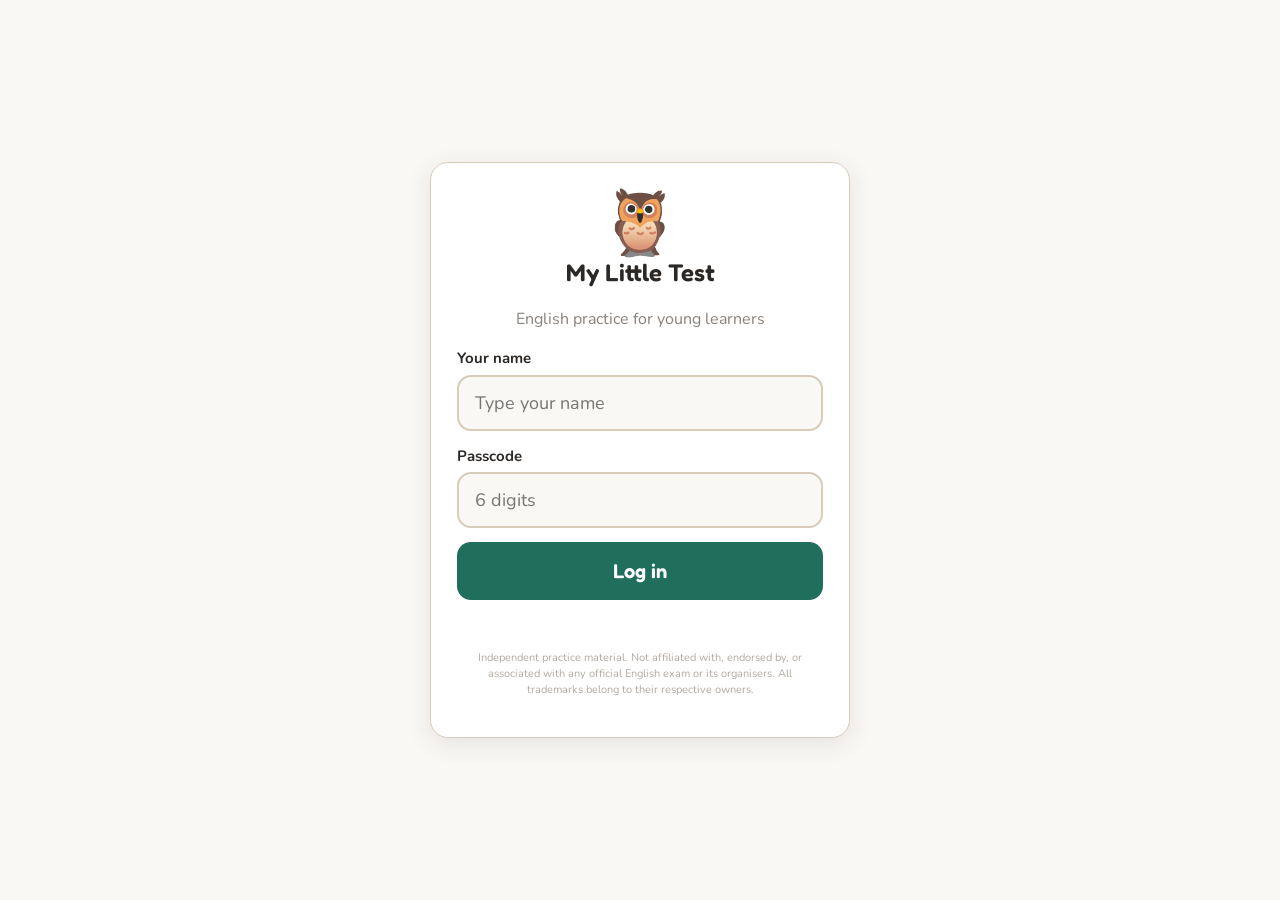
==== hippo.html @ fb6ff891 "Restructure the site as a growing library of subjects The root is now a library hub rather than the " ====
<!doctype html>
<html lang="en">
<head>
  <meta charset="utf-8" />
  <meta name="viewport" content="width=device-width, initial-scale=1, maximum-scale=1, user-scalable=no, viewport-fit=cover" />
  <meta name="apple-mobile-web-app-capable" content="yes" />
  <meta name="theme-color" content="#1f6f5c" />
  <title>My Little Test</title>
  <link rel="preconnect" href="https://fonts.googleapis.com" />
  <link rel="stylesheet" href="https://fonts.googleapis.com/css2?family=Fredoka:wght@400;500;600;700&family=Nunito:wght@400;600;700;800&display=swap" />
  <link rel="stylesheet" href="./styles.css" />
</head>
<body>
  <div id="app">
    <!-- ===== LOGIN ===== -->
    <section id="screen-login" class="screen active">
      <div class="card login-card">
        <div class="hippo-logo">🦉</div>
        <h1>My Little Test</h1>
        <p class="muted">English practice for young learners</p>
        <form id="login-form" autocomplete="off">
          <label for="in-name">Your name</label>
          <input id="in-name" name="name" type="text" autocomplete="off" autocapitalize="words"
                 autocorrect="off" spellcheck="false" placeholder="Type your name" required />
          <label for="in-code">Passcode</label>
          <input id="in-code" name="code" type="text" inputmode="numeric" pattern="[0-9]*"
                 autocomplete="off" placeholder="6 digits" required />
          <button type="submit" id="btn-login" class="btn btn-primary big">Log in</button>
          <p id="login-msg" class="form-msg" role="status"></p>
        </form>
        <p class="disclaimer">Independent practice material. Not affiliated with, endorsed by, or associated with any official English exam or its organisers. All trademarks belong to their respective owners.</p>
      </div>
    </section>

    <!-- ===== READY / START ===== -->
    <section id="screen-ready" class="screen">
      <div class="card">
        <div class="hippo-logo small">🦉</div>
        <h2>Hi <span id="ready-name">friend</span>! 👋 <span id="ready-level" class="level-chip hidden"></span></h2>
        <p id="progress-line" class="progress-line"></p>
        <div class="rules">
          <h3>How the exam works</h3>
          <ul>
            <li>⏱️ You have <b id="rule-time">40 minutes</b>.</li>
            <li>🧩 One <b>Crossword</b> — read the clue, type the word.</li>
            <li>✏️ <b>30 questions</b> — type the missing word in the box.</li>
            <li>✅ Get <b id="rule-pass">75%</b> to pass. Wrong answers do not lose marks.</li>
            <li>🔄 If time runs out, you can start over.</li>
          </ul>
        </div>
        <button id="btn-start" class="btn btn-primary big">Start exam ▶</button>
        <button id="btn-scores" class="btn btn-ghost">📊 My scores</button>
        <button id="btn-logout" class="btn btn-ghost">Log out</button>
        <a class="back-link" href="/">← All subjects</a>
      </div>
    </section>

    <!-- ===== MY SCORES ===== -->
    <section id="screen-scores" class="screen">
      <div class="card scores-card">
        <div class="hippo-logo small">📊</div>
        <h2>My scores</h2>
        <p id="scores-summary" class="progress-line"></p>
        <div id="scores-gate" class="scores-gate hidden"></div>
        <ol id="scores-list" class="scores-list"></ol>
        <button id="btn-scores-back" class="btn btn-ghost">← Back</button>
      </div>
    </section>

    <!-- ===== EXAM ===== -->
    <section id="screen-exam" class="screen">
      <header class="exam-bar">
        <div class="exam-bar-inner">
          <span class="exam-title">Exam <span id="exam-num">1</span></span>
          <div id="timer" class="timer">40:00</div>
          <button id="btn-submit" class="btn btn-primary">Finish ✓</button>
        </div>
      </header>

      <main class="exam-body">
        <h2 class="part-title">Part 1 · Crossword <span id="cw-theme" class="theme-chip"></span></h2>
        <p class="hint">Tap a clue, then type the letters. Tap a square to jump there.</p>
        <div class="cw-layout">
          <div id="cw-grid-wrap"><div id="cw-grid" class="cw-grid"></div></div>
          <div class="cw-clues">
            <div class="clue-col"><h4>Across →</h4><ol id="cw-across"></ol></div>
            <div class="clue-col"><h4>Down ↓</h4><ol id="cw-down"></ol></div>
          </div>
        </div>

        <h2 class="part-title">Part 2 · Use of English</h2>
        <p class="hint">Type the one missing word in each box. A word in (brackets) is a clue.</p>
        <ol id="uoe-list" class="uoe-list"></ol>

        <div class="exam-end">
          <button id="btn-submit-2" class="btn btn-primary big">Finish exam ✓</button>
        </div>
      </main>
    </section>

    <!-- ===== RESULT ===== -->
    <section id="screen-result" class="screen">
      <div class="card result-card">
        <div id="result-emoji" class="result-emoji">🎉</div>
        <h2 id="result-headline">Well done!</h2>

        <!-- PASS: gated reveal -->
        <div id="pass-gate" class="hidden">
          <p class="muted">You passed! 🌟 Tap to see your score.</p>
          <button id="btn-see-result" class="btn btn-primary big">See result</button>
        </div>

        <!-- score detail (shown after gate for pass, immediately for fail) -->
        <div id="score-detail" class="hidden">
          <div class="score-big"><span id="score-pct">0</span><span class="pct">%</span></div>
          <div class="score-rows">
            <div class="score-row"><span>🧩 Crossword</span><b id="score-cw">0%</b></div>
            <div class="score-row"><span>✏️ Use of English</span><b id="score-uoe">0%</b></div>
            <div class="score-row total"><span>Overall (average)</span><b id="score-overall">0%</b></div>
          </div>
          <p id="result-note" class="result-note"></p>
          <div class="result-actions">
            <button id="btn-review" class="btn btn-ghost">Review my answers</button>
            <button id="btn-again" class="btn btn-primary">Try another exam ▶</button>
          </div>
          <button id="btn-result-scores" class="btn btn-ghost">📊 My scores</button>
        </div>
      </div>

      <div id="review-box" class="card review-box hidden"></div>
    </section>

    <!-- ===== FINISH CONFIRM ===== -->
    <div id="confirm-modal" class="modal-overlay hidden">
      <div class="modal-card">
        <div class="modal-emoji">📝</div>
        <h3>Finish the exam?</h3>
        <p class="muted">You'll see your score. You can't change your answers after this.</p>
        <div class="modal-actions">
          <button id="confirm-cancel" class="btn btn-ghost">Keep going</button>
          <button id="confirm-yes" class="btn btn-primary">Finish ✓</button>
        </div>
      </div>
    </div>
  </div>

  <script src="./session.js"></script>
  <script src="./app.js"></script>
</body>
</html>
---- styles.css ----
:root{
  --ivory:#FAF8F5; --sand:#F2EDE6; --stone:#D9CBBA; --charcoal:#2C2825;
  --green:#1f6f5c; --green-d:#185a4a; --clay:#C4987A; --sage:#A8B89A;
  --sun:#E8890A; --red:#C4402A; --ok:#4A7A34;
  --shadow:0 6px 24px rgba(44,40,37,.10);
  --radius:18px;
}
*{box-sizing:border-box;-webkit-tap-highlight-color:transparent}
html,body{margin:0;padding:0}
body{
  font-family:'Nunito',system-ui,Arial,sans-serif;
  background:var(--ivory); color:var(--charcoal);
  line-height:1.5; min-height:100vh;
  -webkit-text-size-adjust:100%;
}
h1,h2,h3,h4{font-family:'Fredoka',sans-serif;font-weight:600;margin:0 0 .3em}
.muted{color:#8a807a}
.hidden{display:none!important}

/* ---- screens ---- */
.screen{display:none;min-height:100vh}
.screen.active{display:block}
#screen-login,#screen-ready,#screen-result,#screen-scores{
  display:none;place-items:center;padding:24px;min-height:100vh}
#screen-login.active,#screen-ready.active,#screen-result.active,#screen-scores.active{display:grid}

.card{
  background:#fff;border:1px solid var(--stone);border-radius:var(--radius);
  box-shadow:var(--shadow);padding:28px 26px;width:100%;max-width:520px;text-align:center}
.login-card{max-width:420px}

.hippo-logo{font-size:64px;line-height:1}
.hippo-logo.small{font-size:44px}

/* ---- forms ---- */
label{display:block;text-align:left;font-weight:700;margin:14px 0 5px;font-size:15px}
input[type=text]{
  width:100%;font-size:18px;padding:14px 16px;border:2px solid var(--stone);
  border-radius:14px;background:var(--ivory);font-family:inherit;outline:none}
input[type=text]:focus{border-color:var(--green);background:#fff}
.btn{
  font-family:'Fredoka',sans-serif;font-size:17px;font-weight:600;cursor:pointer;
  border:none;border-radius:14px;padding:13px 20px;margin-top:14px;
  min-height:50px;width:100%;transition:transform .05s ease, background .15s ease}
.btn:active{transform:scale(.98)}
.btn-primary{background:var(--green);color:#fff}
.btn-primary:hover{background:var(--green-d)}
.btn-ghost{background:transparent;color:#8a807a;box-shadow:none;min-height:44px}
.btn.big{font-size:20px;padding:16px;min-height:58px}
.form-msg{min-height:22px;margin:10px 0 0;font-weight:700}
.form-msg.err{color:var(--red)}
.form-msg.ok{color:var(--ok)}

.progress-line{font-weight:800;color:var(--green);margin:.2em 0 1em}
.level-chip{display:inline-block;font-family:'Nunito',sans-serif;font-size:13px;font-weight:800;
  background:var(--clay);color:#fff;padding:2px 12px;border-radius:20px;vertical-align:middle}
.rules{text-align:left;background:var(--sand);border-radius:14px;padding:16px 18px;margin:14px 0}
.rules h3{margin-bottom:.4em}
.rules ul{margin:0;padding-left:4px;list-style:none}
.rules li{margin:8px 0;font-size:15.5px}

/* ---- exam bar ---- */
.exam-bar{position:sticky;top:0;z-index:50;background:rgba(250,248,245,.95);
  backdrop-filter:blur(6px);border-bottom:1px solid var(--stone)}
.exam-bar-inner{max-width:900px;margin:0 auto;display:flex;align-items:center;
  gap:12px;padding:10px 16px}
.exam-title{font-family:'Fredoka',sans-serif;font-weight:600;font-size:17px}
.timer{margin-left:auto;font-family:'Fredoka',sans-serif;font-weight:700;font-size:24px;
  background:#fff;border:2px solid var(--stone);border-radius:12px;padding:4px 14px;
  min-width:96px;text-align:center;letter-spacing:1px}
.timer.warn{color:var(--sun);border-color:var(--sun)}
.timer.danger{color:#fff;background:var(--red);border-color:var(--red);animation:pulse 1s infinite}
@keyframes pulse{50%{opacity:.6}}
.exam-bar .btn{width:auto;margin:0;min-height:42px;padding:8px 18px}

.exam-body{max-width:900px;margin:0 auto;padding:18px 16px 80px}
.part-title{font-size:22px;margin-top:26px;border-bottom:3px solid var(--sand);padding-bottom:6px}
.theme-chip{display:inline-block;font-family:'Nunito';font-size:13px;font-weight:800;
  background:var(--sage);color:#fff;padding:2px 12px;border-radius:20px;vertical-align:middle;margin-left:6px}
.hint{color:#8a807a;font-size:14px;margin:.2em 0 14px}

/* ---- crossword ---- */
.cw-layout{display:flex;gap:24px;flex-wrap:wrap;align-items:flex-start}
#cw-grid-wrap{overflow:auto;-webkit-overflow-scrolling:touch}
.cw-grid{display:grid;gap:0;background:transparent;touch-action:manipulation}
.cw-cell{position:relative;width:38px;height:38px;border:1.5px solid var(--charcoal);
  background:#fff;padding:0}
.cw-cell.block{border:none;background:transparent}
.cw-cell input{width:100%;height:100%;border:none;background:transparent;text-align:center;
  font-family:'Fredoka',sans-serif;font-size:20px;font-weight:600;text-transform:uppercase;
  color:var(--charcoal);outline:none;padding:0;caret-color:var(--green)}
.cw-cell .cw-num{position:absolute;top:1px;left:2px;font-size:9px;font-weight:800;color:#8a807a;font-family:'Nunito'}
.cw-cell.active{background:#FDF3E2}
.cw-cell.activeword{background:#FBF7EC}
.cw-cell.correct input{color:var(--ok)}
.cw-cell.wrong input{color:var(--red)}
.cw-clues{flex:1;min-width:240px;display:flex;gap:20px;flex-wrap:wrap}
.clue-col{flex:1;min-width:200px}
.clue-col h4{color:var(--green);margin-bottom:6px}
.clue-col ol{margin:0;padding-left:0;list-style:none}
.clue-col li{margin:5px 0;font-size:14.5px;cursor:pointer;padding:3px 6px;border-radius:8px}
.clue-col li.active{background:#FDF3E2}
.clue-col li.done{color:#9a938c}

/* ---- use of english ---- */
.uoe-list{padding-left:26px;margin:0}
.uoe-list li{margin:0 0 16px;font-size:17px}
.uoe-q{display:flex;flex-wrap:wrap;align-items:center;gap:6px;line-height:1.9}
.uoe-input{display:inline-block;width:130px;font-size:17px;padding:6px 10px;
  border:none;border-bottom:3px solid var(--green);background:var(--sand);
  border-radius:8px 8px 0 0;font-family:inherit;font-weight:700;text-align:center;outline:none}
.uoe-input:focus{background:#fff;border-bottom-color:var(--clay)}
.uoe-input.correct{color:var(--ok);border-bottom-color:var(--ok)}
.uoe-input.wrong{color:var(--red);border-bottom-color:var(--red)}
.uoe-correct{font-size:14px;color:var(--ok);font-weight:800;margin-left:6px}
.uoe-skill{font-size:11px;color:#b3aaa2;font-weight:800;text-transform:uppercase;margin-left:4px}

.exam-end{margin-top:30px;text-align:center}

/* ---- result ---- */
.result-card{max-width:480px}
.result-emoji{font-size:72px}
.score-big{font-family:'Fredoka',sans-serif;font-weight:700;font-size:72px;color:var(--green);line-height:1}
.score-big .pct{font-size:34px}
.score-rows{margin:18px 0;text-align:left}
.score-row{display:flex;justify-content:space-between;padding:10px 14px;border-bottom:1px solid var(--sand);font-size:16px}
.score-row.total{font-family:'Fredoka';font-size:18px;border-bottom:none;background:var(--sand);border-radius:12px;margin-top:6px}
.result-note{font-weight:700;margin:6px 0 0}
.result-actions{display:flex;gap:10px;margin-top:18px}
.result-actions .btn{margin-top:0}
.result-fail .score-big{color:var(--sun)}
.review-box{max-width:760px;margin-top:18px;text-align:left}
.review-box h3{color:var(--green)}
.review-item{padding:8px 0;border-bottom:1px solid var(--sand);font-size:15px}
.review-item .rt{font-weight:800}
.r-ok{color:var(--ok)} .r-no{color:var(--red)}

.disclaimer{font-size:11px;color:#b3aaa2;line-height:1.45;margin-top:18px;max-width:360px;margin-left:auto;margin-right:auto}

/* ---- confirm modal ---- */
.modal-overlay{position:fixed;inset:0;z-index:200;background:rgba(44,40,37,.45);
  display:flex;align-items:center;justify-content:center;padding:24px;animation:fade .15s ease}
@keyframes fade{from{opacity:0}to{opacity:1}}
.modal-card{background:#fff;border-radius:18px;box-shadow:var(--shadow);padding:26px 24px;
  max-width:380px;width:100%;text-align:center;animation:pop .15s ease}
@keyframes pop{from{transform:scale(.94);opacity:.6}to{transform:scale(1);opacity:1}}
.modal-emoji{font-size:44px;line-height:1}
.modal-card h3{margin:.3em 0}
.modal-actions{display:flex;gap:10px;margin-top:18px}
.modal-actions .btn{margin-top:0}

/* ---- my scores ---- */
.scores-card{max-width:560px;text-align:left}
.scores-card h2{text-align:center}
.scores-card .progress-line{text-align:center}
.scores-gate{background:var(--sand);border:1px solid var(--stone);border-radius:14px;
  padding:14px 16px;margin:6px 0 14px;text-align:center;font-size:15px;line-height:1.5}
.scores-list{list-style:none;margin:6px 0 16px;padding:0}
.score-row2{display:flex;align-items:center;gap:10px;padding:11px 4px;border-bottom:1px solid var(--sand)}
.sr-main{flex:1;font-size:15.5px}
.sr-sub{font-size:12.5px;color:#8a807a;margin-top:2px}
.sr-right{display:flex;align-items:center;gap:10px;flex-shrink:0}
.sbadge{font-family:'Fredoka',sans-serif;font-size:12px;font-weight:600;padding:3px 10px;border-radius:20px;min-width:52px;text-align:center}
.sbadge.pass{background:var(--ok);color:#fff}
.sbadge.fail{background:rgba(232,137,10,.16);color:#a96405}
.sbadge.none{background:var(--sand);color:#8a807a}
.retake{font-family:'Fredoka',sans-serif;font-size:13px;font-weight:600;cursor:pointer;
  border:none;background:var(--green);color:#fff;border-radius:10px;padding:8px 14px;min-height:38px}
.retake:active{transform:scale(.97)}

@media (max-width:560px){
  .cw-cell,.cw-cell input{width:34px;height:34px}
  .cw-cell input{font-size:18px}
  .uoe-input{width:108px}
  .timer{font-size:20px;min-width:84px}
}

.subject-jump{display:block;margin:16px 0 0;padding:12px;border:2px dashed var(--stone);border-radius:14px;
  text-decoration:none;color:var(--green);font-family:'Fredoka',sans-serif;font-weight:600;font-size:16px}
.subject-jump:hover{border-color:var(--green);background:#f3f8f6}
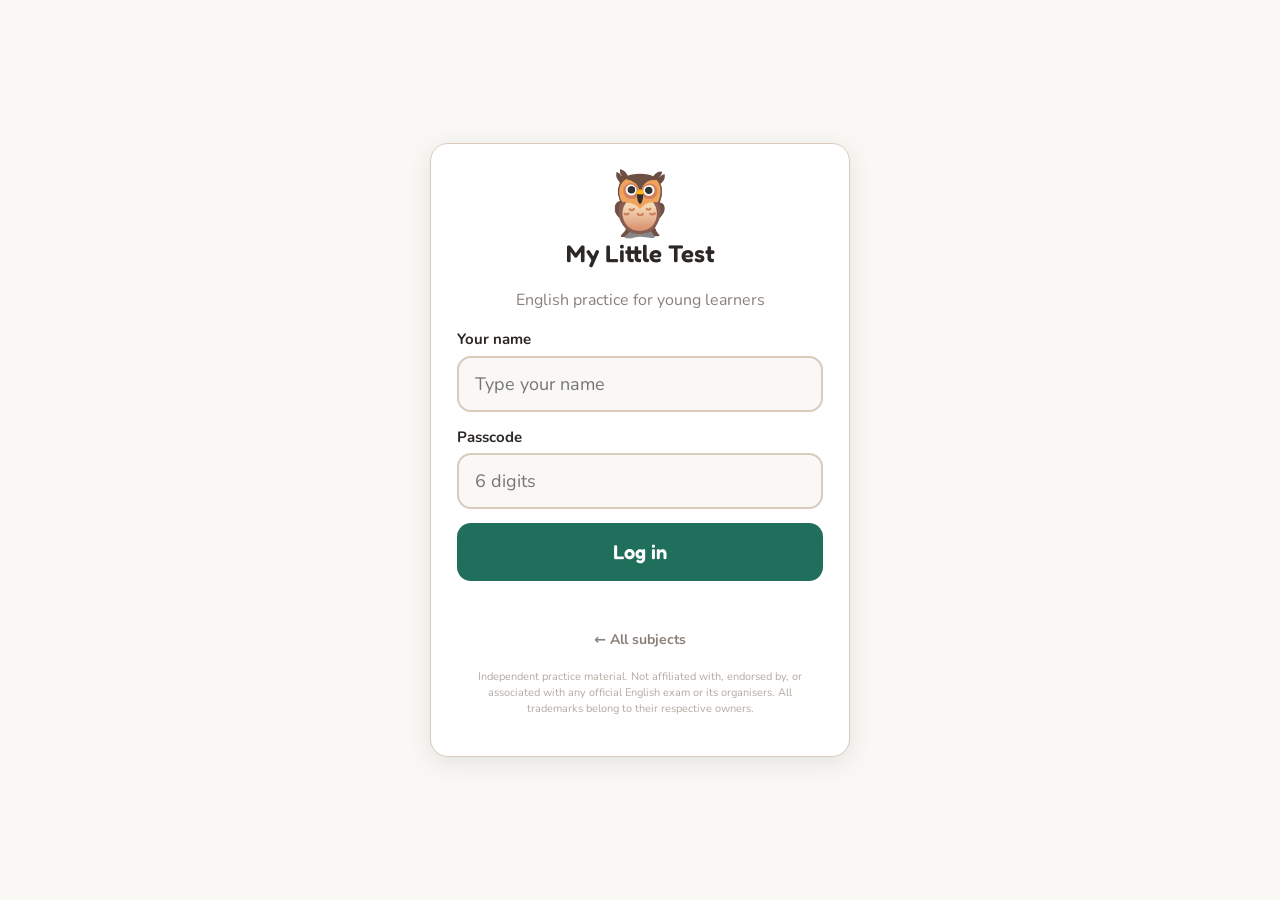
==== commit 861993f2: "Make the homepage a public catalogue, sign in at the subject Inverts the hub flow. The library was b" ====
--- a/hippo.html
+++ b/hippo.html
@@ -28,6 +28,7 @@
           <button type="submit" id="btn-login" class="btn btn-primary big">Log in</button>
           <p id="login-msg" class="form-msg" role="status"></p>
         </form>
+        <a class="back-link" href="/">← All subjects</a>
         <p class="disclaimer">Independent practice material. Not affiliated with, endorsed by, or associated with any official English exam or its organisers. All trademarks belong to their respective owners.</p>
       </div>
     </section>
--- a/styles.css
+++ b/styles.css
@@ -175,6 +175,5 @@
   .timer{font-size:20px;min-width:84px}
 }
 
-.subject-jump{display:block;margin:16px 0 0;padding:12px;border:2px dashed var(--stone);border-radius:14px;
-  text-decoration:none;color:var(--green);font-family:'Fredoka',sans-serif;font-weight:600;font-size:16px}
-.subject-jump:hover{border-color:var(--green);background:#f3f8f6}
+.back-link{display:inline-block;margin-top:16px;color:#8a807a;font-size:14px;text-decoration:none;font-weight:700}
+.back-link:hover{color:var(--green)}
